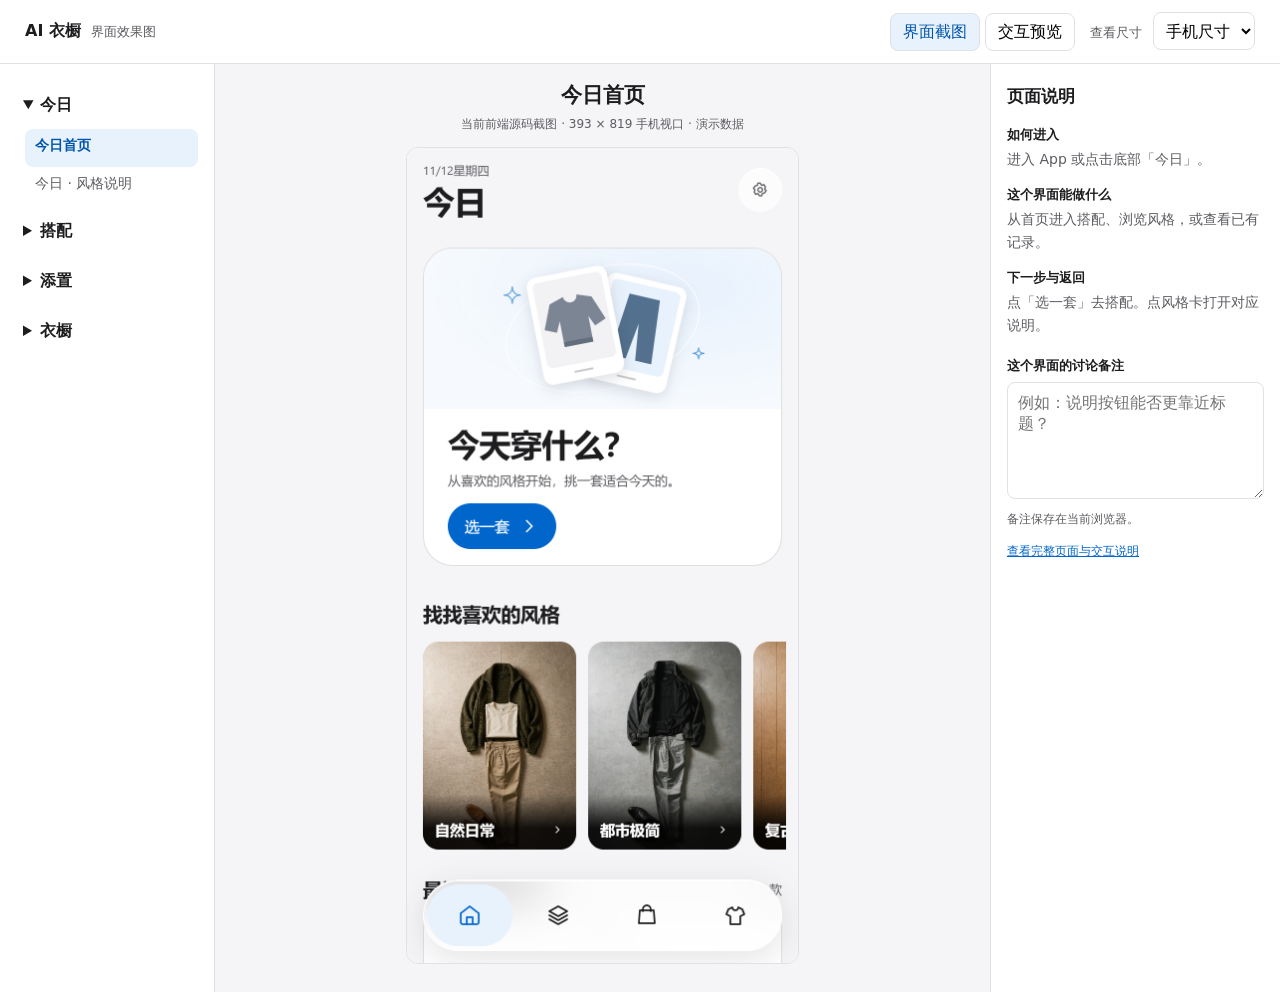
==== docs/design/workbench/index.html @ 2f6ec706 "feat: 完善衣橱交互与本机模型中转" ====
<!doctype html>
<html lang="zh-CN">
<head>
  <meta charset="utf-8">
  <meta name="viewport" content="width=device-width, initial-scale=1">
  <title>AI 衣橱 · 界面效果图</title>
  <link rel="stylesheet" href="preview.css">
  <script src="preview.js" defer></script>
</head>
<body>
  <header class="masthead">
    <div><strong>AI 衣橱</strong><span>界面效果图</span></div>
    <div class="mode">
      <button type="button" id="show-shots" aria-pressed="true">界面截图</button>
      <button type="button" id="show-live" aria-pressed="false">交互预览</button>
      <label for="size">查看尺寸</label>
      <select id="size"><option value="phone">手机尺寸</option><option value="fit">适合窗口</option></select>
    </div>
  </header>
  <main class="workbench">
    <nav id="pages" aria-label="页面与交互状态"></nav>
    <section class="stage" aria-labelledby="screen-title">
      <h1 id="screen-title"></h1>
      <p class="caption" id="preview-hint">当前前端源码截图 · 393 × 819 手机视口 · 演示数据</p>
      <img id="screen" class="original" width="393" height="819" alt="">
      <iframe id="live" class="original" title="AI 衣橱交互预览" src="about:blank" hidden></iframe>
    </section>
    <aside class="review">
      <h2>页面说明</h2>
      <dl id="explanation"></dl>
      <label for="notes">这个界面的讨论备注</label>
      <textarea id="notes" rows="5" placeholder="例如：说明按钮能否更靠近标题？"></textarea>
      <p id="storage" role="status">备注保存在当前浏览器。</p>
      <a href="页面说明.md">查看完整页面与交互说明</a>
    </aside>
  </main>
  <noscript>请在启用 JavaScript 的浏览器里打开效果图。</noscript>
</body>
</html>
---- docs/design/workbench/preview.css ----
:root {
  font-family: "Inter", "Microsoft YaHei UI", system-ui, sans-serif;
  color: #1d1d1f;
  background: #f5f5f7;
  --border: #e0e0e5;
  --muted: #5c5c61;
  --accent: #0066cc;
}
* { box-sizing: border-box; }
body { margin: 0; }
a { color: var(--accent); }
:focus-visible { outline: 2px solid var(--accent); outline-offset: 2px; }
.masthead {
  min-height: 64px; display: flex; align-items: center; justify-content: space-between;
  gap: 16px; padding: 12px 25px; background: #fff; border-bottom: 1px solid var(--border);
}
.masthead span, .mode label { margin-left: 10px; font-size: 13px; color: var(--muted); }
.mode select { min-height: 38px; margin-left: 6px; padding: 0 8px; background: #fff; border: 1px solid var(--border); border-radius: 8px; font: inherit; }
.mode button { min-height: 38px; padding: 0 12px; border-radius: 8px; border: 1px solid var(--border); background: #fff; font: inherit; }
.mode button[aria-pressed="true"] { color: #0055ab; background: #e8f2fd; }
.workbench { display: grid; grid-template-columns: minmax(165px, 215px) minmax(0, 1fr) minmax(215px, 290px); min-height: calc(100vh - 64px); }
#pages, .review { min-width: 0; padding: 21px 16px; background: #fff; }
#pages { border-right: 1px solid var(--border); }
.review { border-left: 1px solid var(--border); }
#pages details + details { margin-top: 6px; }
#pages summary { cursor: pointer; font-weight: 650; padding: 10px 7px; min-height: 44px; }
#pages a { display: block; min-height: 38px; padding: 8px 10px; margin-left: 9px; text-decoration: none; color: var(--muted); border-radius: 8px; font-size: 14px; }
#pages a[aria-current="page"] { color: #0055ab; background: #e8f2fd; font-weight: 650; }
.stage { min-width: 0; padding: 17px clamp(10px, 2.5vw, 30px) 28px; text-align: center; }
.stage h1 { margin: 0; font-size: 21px; }
.caption { margin: 7px 0 14px; color: var(--muted); font-size: 12px; }
#screen { display: block; width: auto; height: min(72vh, 819px); max-width: 100%; object-fit: contain; margin: 0 auto; border: 1px solid var(--border); border-radius: 12px; background: white; }
#screen.original { width: 393px; height: auto; }
#screen[hidden] { display: none; }
#live { display: block; width: 100%; height: calc(100vh - 137px); min-height: 640px; border: 1px solid var(--border); border-radius: 12px; background: #f5f5f7; }
#live.original { width: 393px; height: 819px; min-height: 0; margin: 0 auto; }
#live[hidden] { display: none; }
.review h2 { margin: 0; font-size: 17px; }
.review dl { margin: 18px 0; }
.review dt, .review label { font-weight: 650; font-size: 13px; }
.review dd { margin: 4px 0 15px; color: var(--muted); font-size: 14px; line-height: 1.65; }
.review textarea { display: block; width: 100%; margin-top: 7px; padding: 10px; border: 1px solid var(--border); border-radius: 8px; resize: vertical; font: inherit; }
.review p, .review a { color: var(--muted); font-size: 12px; }
.review a { color: var(--accent); }
@media (max-width: 820px) {
  .workbench { grid-template-columns: 150px minmax(0, 1fr); }
  .review { grid-column: 1 / -1; border-top: 1px solid var(--border); border-left: 0; }
}
@media (max-width: 500px) {
  .masthead { padding: 8px 12px; flex-wrap: wrap; }
  .workbench { display: block; }
  #pages { padding: 6px 12px; border-bottom: 1px solid var(--border); }
  #pages details + details { margin-top: 0; }
  #screen { height: auto; }
  #live.original { max-width: 100%; height: min(819px, 72vh); }
}
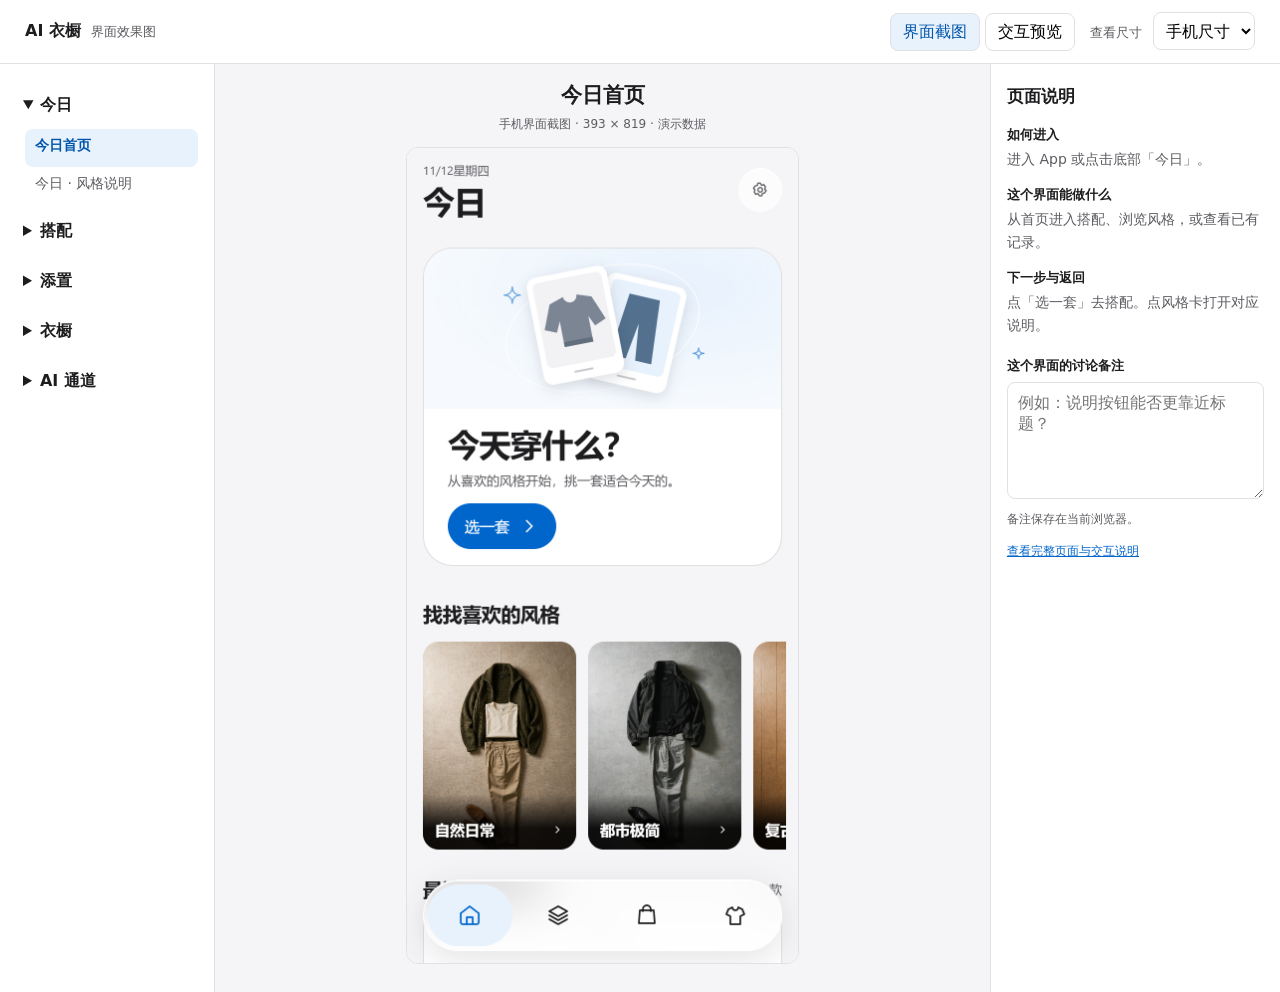
==== commit eac9ac19: "设计工作台：交互预览可直接操作，双击即启动 - 截图模式下点右上「交互预览」进入真界面，设置两页的菜单与面板可操作 - 本地 file:// 打开时给引导卡：说明原因、探活本地服务、一键跳到 ?mod" ====
--- a/docs/design/workbench/index.html
+++ b/docs/design/workbench/index.html
@@ -22,6 +22,15 @@
     <section class="stage" aria-labelledby="screen-title">
       <h1 id="screen-title"></h1>
       <p class="caption" id="preview-hint">当前前端源码截图 · 393 × 819 手机视口 · 演示数据</p>
+      <div id="need-server" class="need-server" hidden>
+        <h2>交互预览需要本地服务</h2>
+        <p>这个页面是从本地文件（<code>file://</code>）打开的。浏览器不允许本地文件加载 App 的界面，所以在这里点「交互预览」只能看到这张说明。</p>
+        <p>双击工作台文件夹里的 <strong>启动效果图.bat</strong>，浏览器会自动打开可交互的地址。也可以在项目根目录运行：</p>
+        <p class="cmd"><code>.venv/Scripts/python.exe docs/design/workbench/serve.py --open</code></p>
+        <p id="server-state" role="status">正在检查本地服务…</p>
+        <button type="button" id="open-live-url" hidden>服务已在运行 · 打开交互预览</button>
+        <p class="note">「界面截图」不受影响，仍然可以逐页翻看。</p>
+      </div>
       <img id="screen" class="original" width="393" height="819" alt="">
       <iframe id="live" class="original" title="AI 衣橱交互预览" src="about:blank" hidden></iframe>
     </section>
--- a/docs/design/workbench/preview.css
+++ b/docs/design/workbench/preview.css
@@ -54,3 +54,24 @@
   #screen { height: auto; }
   #live.original { max-width: 100%; height: min(819px, 72vh); }
 }
+
+/* 从本地文件打开时，「交互预览」只能给一张说明卡：file:// 加载不了 App 的模块和接口。
+   写法要克制 —— 这一块只在真的点不到界面时出现，别让人误以为是常态。 */
+.need-server {
+  max-width: 520px; margin: 7vh auto 16px; padding: 18px 20px; text-align: left;
+  background: #fff; border: 1px solid var(--border); border-radius: 12px;
+}
+.need-server[hidden] { display: none; }
+.need-server h2 { margin: 0 0 10px; font-size: 16px; }
+.need-server p { margin: 0 0 10px; color: var(--muted); font-size: 13px; line-height: 1.7; }
+.need-server code { padding: 1px 5px; background: #f0f0f3; border-radius: 4px; font-size: 12px; }
+.need-server .cmd { margin: 0 0 12px; }
+.need-server .cmd code { display: inline-block; padding: 8px 10px; }
+.need-server .note { margin-bottom: 0; font-size: 12px; }
+#open-live-url {
+  min-height: 34px; margin-bottom: 12px; padding: 0 14px; border: 1px solid #b6d4f2;
+  border-radius: 8px; background: #e8f2fd; color: #0055ab; font: inherit; font-size: 13px;
+  font-weight: 650; cursor: pointer;
+}
+#open-live-url:hover { background: #d9e9fb; }
+#open-live-url[hidden] { display: none; }
